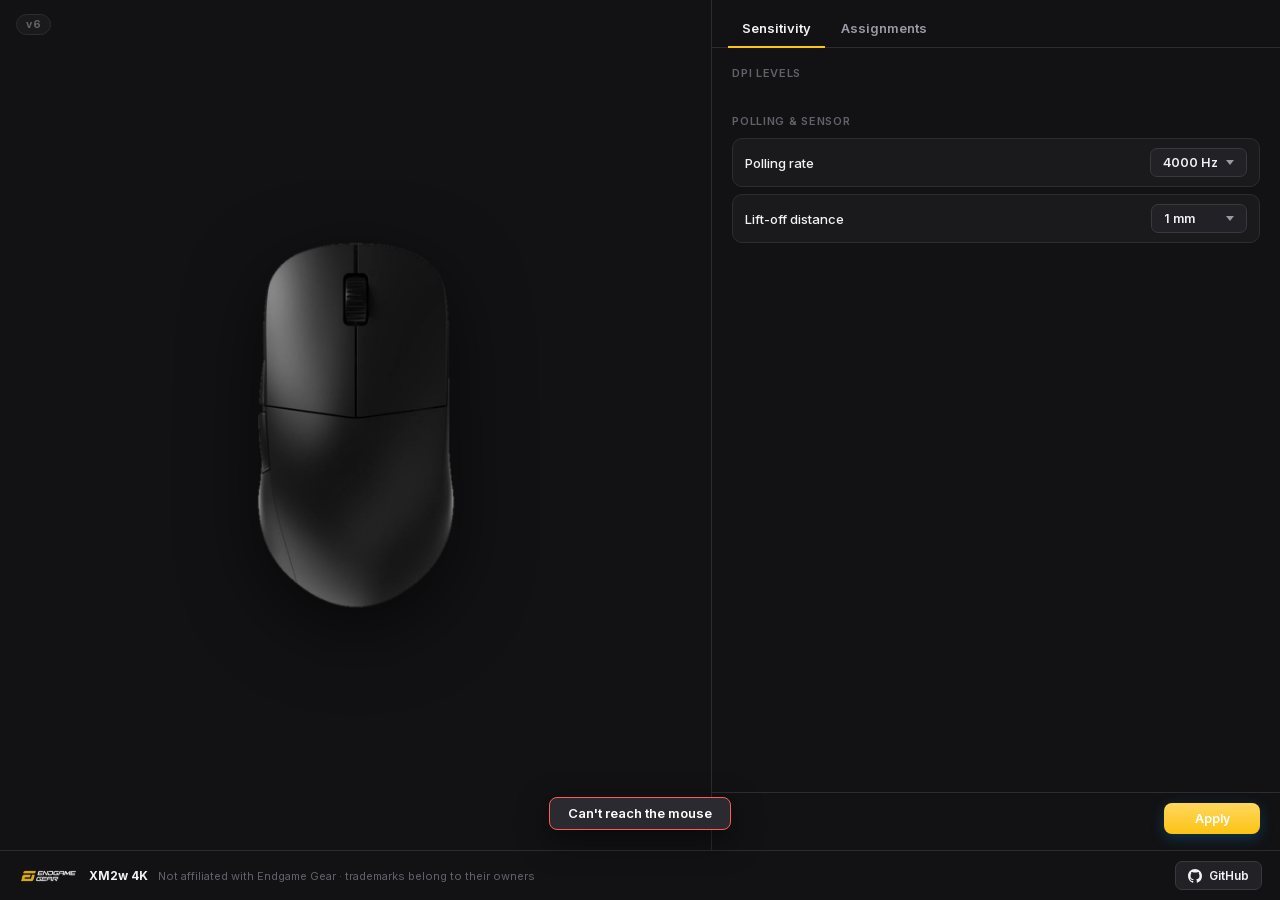
==== ui/index.html @ 6d02992a "XM2w Control: reverse-engineered driver for the Endgame Gear XM2w 4K - DPI levels with X/Y split, po" ====
<!doctype html>
<html lang="en">
<head>
<meta charset="utf-8" />
<meta name="viewport" content="width=device-width, initial-scale=1" />
<title>XM2w</title>
<link rel="stylesheet" href="style.css?v=1787515830" />
</head>
<body>
<div class="app">
  <div class="main">
    <div class="stage"><span class="ver-badge">v6</span><span id="emu-badge" class="emu-badge hidden">EMULATOR</span>
      <img id="product" src="imgs/topdown.png" alt="XM2w 4K" draggable="false" />
    </div>

    <div class="panel">
      <div class="tabs" id="tabs">
        <button class="tab active" data-page="sens">Sensitivity</button>
        <button class="tab" data-page="assign">Assignments</button>
      </div>

      <!-- Sensitivity -->
      <div class="page" id="page-sens">
        <section class="group" id="group-levels">
          <h2 data-title="DPI levels" data-tip="Four sensitivity levels. Press the DPI button on the bottom to cycle them — the LED color shows which is active.">DPI Levels</h2>
          <div id="level-list" class="level-list"></div>
        </section>

        <section class="group" id="group-sensor">
          <h2 data-title="Polling &amp; sensor" data-tip="How often the mouse reports position, how high it tracks off the surface, and motion-enhancing filters.">Polling &amp; Sensor</h2>
          <div class="row">
            <span class="row-label">Polling rate</span>
            <div class="dd-wrap" id="rate-dd"></div>
          </div>
          <div class="row">
            <span class="row-label">Lift-off distance</span>
            <div class="dd-wrap" id="lod-dd"></div>
          </div>
          <div class="toggle-list" id="toggle-list"></div>
        </section>
      </div>

      <!-- Assignments -->
      <div class="page hidden" id="page-assign">
        <section class="group" id="group-buttons">
          <h2 data-title="Button assignments" data-tip="Remap what each physical button does — mouse clicks, keyboard keys, scrolling, or DPI cycling.">Button assignments</h2>
          <div id="button-list" class="button-list"></div>
        </section>
      </div>

      <div class="applybar">
        <button class="btn primary" id="btn-apply" data-title="Apply" data-tip="Save all changes to the mouse. The mouse keeps them even after unplugging.">Apply</button>
      </div>
    </div>
  </div>
<footer class="footbar">
    <div class="foot-left">
      <img src="imgs/egg-logo.png" class="egg-logo" alt="Endgame Gear" draggable="false" />
      <span class="foot-product">XM2w 4K</span>
      <span class="foot-note">Not affiliated with Endgame Gear · trademarks belong to their owners</span>
    </div>
    <button class="gh-btn" id="btn-github" title="Source code on GitHub">
      <svg viewBox="0 0 16 16" width="14" height="14" fill="currentColor"><path d="M8 0C3.58 0 0 3.58 0 8c0 3.54 2.29 6.53 5.47 7.59.4.07.55-.17.55-.38 0-.19-.01-.82-.01-1.49-2.01.37-2.53-.49-2.69-.94-.09-.23-.48-.94-.82-1.13-.28-.15-.68-.52-.01-.53.63-.01 1.08.58 1.23.82.72 1.21 1.87.87 2.33.66.07-.52.28-.87.51-1.07-1.78-.2-3.64-.89-3.64-3.95 0-.87.31-1.59.82-2.15-.08-.2-.36-1.02.08-2.12 0 0 .67-.21 2.2.82.64-.18 1.32-.27 2-.27s1.36.09 2 .27c1.53-1.04 2.2-.82 2.2-.82.44 1.1.16 1.92.08 2.12.51.56.82 1.27.82 2.15 0 3.07-1.87 3.75-3.65 3.95.29.25.54.73.54 1.48 0 1.07-.01 1.93-.01 2.2 0 .21.15.46.55.38A8.01 8.01 0 0 0 16 8c0-4.42-3.58-8-8-8z"/></svg>
      GitHub
    </button>
  </footer>
</div>
<!-- key picker modal -->
<div class="overlay hidden" id="kp-overlay">
  <div class="kp">
    <div class="kp-head">
      <span class="kp-title">Choose a key</span>
      <button class="kp-close" id="kp-close">✕</button>
    </div>
    <div class="kp-combo" id="kp-combo">—</div>
    <div class="kp-mods" id="kp-mods"></div>
    <div class="kp-keys" id="kp-keys"></div>
    <div class="kp-capture">
      <button class="btn" id="kp-capture-btn">…or press a key</button>
    </div>
    <div class="kp-foot">
      <button class="btn" id="kp-cancel">Cancel</button>
      <button class="btn primary" id="kp-ok">Done</button>
    </div>
  </div>

</div>
<script src="tip.js?v=1787515830"></script>
<script src="app.js?v=1787515830"></script>
<script src="kb_test2.js"></script>
</body>
</html>
---- ui/style.css ----
/* XM2w - custom controls, G HUB style */

@font-face {
  font-family: "Inter";
  src: url("fonts/inter-var.woff2") format("woff2");
  font-weight: 100 900;
}

:root {
  --bg: #121214;
  --panel: #1a1a1d;
  --panel-2: #212126;
  --border: #2c2c31;
  --border-2: #38383f;
  --text: #f2f2f5;
  --dim: #9a9aa5;
  --faint: #62626c;
  --accent: #fcc314;
  --accent-2: #ffd75e;
  --accent-soft: rgba(252, 195, 20, 0.15);
  --green: #3ddc84;
  --red: #ff5a5a;
  --radius: 10px;
  --font: "Inter", -apple-system, "Segoe UI", sans-serif;
}

* { margin: 0; padding: 0; box-sizing: border-box; }
html, body { height: 100%; }

body {
  background: var(--bg);
  color: var(--text);
  font-family: var(--font);
  font-size: 13px;
  -webkit-font-smoothing: antialiased;
  user-select: none;
}

.app { display: flex; flex-direction: column; height: 100vh; }
.main {
  flex: 1;
  display: grid;
  grid-template-columns: 1.25fr 1fr;
  min-height: 0;
}
@media (max-width: 900px) { .main { grid-template-columns: 1fr; overflow-y: auto; } }

/* ---------------- stage ---------------- */
.stage {
  display: flex; align-items: center; justify-content: center;
  padding: 24px;
}
#product {
  width: 62%; max-width: 400px;
  filter: drop-shadow(0 22px 38px rgba(0, 0, 0, 0.6));
  transition: opacity 0.12s;
}

/* ---------------- panel ---------------- */
.panel {
  display: flex; flex-direction: column;
  border-left: 1px solid var(--border);
  min-height: 0;
  background: var(--bg);
}
.page { flex: 1; overflow-y: auto; padding: 18px 20px 6px; }
.page.hidden { display: none; }

.group { margin-bottom: 24px; }
.group h2 {
  font-size: 11px; font-weight: 600; letter-spacing: 0.7px;
  text-transform: uppercase; color: var(--faint);
  margin-bottom: 10px;
}

/* ---------------- tabs ---------------- */
.tabs {
  display: flex; gap: 2px;
  padding: 12px 16px 0;
  border-bottom: 1px solid var(--border);
}
.tab {
  font: inherit; font-size: 13px; font-weight: 600;
  color: var(--dim);
  background: none; border: none;
  padding: 8px 14px 10px;
  cursor: pointer;
  border-bottom: 2px solid transparent;
  margin-bottom: -1px;
  transition: color 0.12s;
}
.tab:hover { color: var(--text); }
.tab.active { color: var(--text); border-bottom-color: var(--accent); }

/* ---------------- rows ---------------- */
.row {
  display: flex; align-items: center; justify-content: space-between;
  padding: 9px 12px; margin-bottom: 7px;
  background: var(--panel); border: 1px solid var(--border);
  border-radius: var(--radius);
}
.row-label { font-weight: 500; }

/* ---------------- custom dropdown ---------------- */
.dd { position: relative; }
.dd-trigger {
  display: flex; align-items: center; gap: 8px;
  font: inherit; font-size: 12.5px; font-weight: 600;
  color: var(--text);
  background: var(--panel-2);
  border: 1px solid var(--border-2);
  border-radius: 7px;
  padding: 6px 12px;
  min-width: 96px;
  justify-content: space-between;
  cursor: pointer;
  transition: border-color 0.12s;
}
.dd-trigger:hover { border-color: #4a4a55; }
.dd.open .dd-trigger { border-color: var(--accent); }
.dd-chevron {
  width: 0; height: 0;
  border-left: 4px solid transparent;
  border-right: 4px solid transparent;
  border-top: 5px solid var(--dim);
  transition: transform 0.12s;
}
.dd.open .dd-chevron { transform: rotate(180deg); }
.dd-menu {
  position: absolute; top: calc(100% + 5px); right: 0; z-index: 50;
  min-width: 150px;
  background: var(--panel-2);
  border: 1px solid var(--border-2);
  border-radius: 8px;
  padding: 4px;
  box-shadow: 0 12px 32px rgba(0, 0, 0, 0.5);
  display: none;
}
.dd.open .dd-menu { display: block; }
.dd-item {
  display: block; width: 100%; text-align: left;
  font: inherit; font-size: 12.5px;
  color: var(--text);
  background: none; border: none;
  padding: 7px 10px;
  border-radius: 6px;
  cursor: pointer;
}
.dd-item:hover { background: rgba(255, 255, 255, 0.06); }
.dd-item.selected { color: var(--accent); font-weight: 600; }

/* ---------------- DPI levels ---------------- */
.level-list { display: flex; flex-direction: column; gap: 8px; }
.level-card {
  background: var(--panel);
  border: 1px solid var(--border);
  border-radius: var(--radius);
  padding: 10px 12px 12px;
}
.level-head {
  display: flex; align-items: center; gap: 9px;
  margin-bottom: 6px;
}
.level-dot { width: 9px; height: 9px; border-radius: 50%; background: var(--dot); }
.level-name { font-weight: 600; font-size: 12.5px; }
.level-val {
  margin-left: auto;
  font-size: 15px; font-weight: 700;
  font-variant-numeric: tabular-nums;
  color: var(--text);
  min-width: 64px; text-align: right;
}
.level-val .u { font-size: 10px; color: var(--faint); font-weight: 500; margin-left: 3px; }
.level-slider {
  -webkit-appearance: none;
  appearance: none;
  width: 100%; height: 4px;
  border-radius: 2px;
  background: var(--border-2);
  outline: none;
  cursor: pointer;
}
.level-slider::-webkit-slider-thumb {
  -webkit-appearance: none;
  width: 15px; height: 15px;
  border-radius: 50%;
  background: #fff;
  border: 3px solid var(--accent);
  box-shadow: 0 2px 6px rgba(0, 0, 0, 0.4);
  cursor: grab;
}
.level-slider::-webkit-slider-thumb:active { cursor: grabbing; }
.level-foot {
  display: flex; align-items: center; gap: 8px;
  margin-top: 7px;
}
.level-foot .off-label { color: var(--faint); font-size: 11px; }
.split-btn {
  margin-left: auto;
  font: inherit; font-size: 11px; font-weight: 600;
  color: var(--dim);
  background: var(--panel-2);
  border: 1px solid var(--border-2);
  border-radius: 6px;
  padding: 3px 10px;
  cursor: pointer;
}
.split-btn.on { color: var(--accent); border-color: var(--accent); background: var(--accent-soft); }

/* ---------------- toggles ---------------- */
.toggle-list { margin-top: 10px; display: flex; flex-direction: column; gap: 7px; }
.toggle {
  display: flex; align-items: center; justify-content: space-between;
  padding: 9px 12px;
  background: var(--panel); border: 1px solid var(--border);
  border-radius: var(--radius);
  cursor: pointer;
  font-weight: 500;
}
.switch {
  width: 36px; height: 20px;
  border-radius: 999px;
  background: var(--panel-2);
  border: 1px solid var(--border-2);
  position: relative;
  transition: background 0.15s, border-color 0.15s;
  flex-shrink: 0;
}
.switch::after {
  content: "";
  position: absolute; top: 2px; left: 2px;
  width: 14px; height: 14px;
  border-radius: 50%;
  background: var(--dim);
  transition: transform 0.15s, background 0.15s;
}
.toggle.on .switch { background: var(--accent); border-color: var(--accent); }
.toggle.on .switch::after { transform: translateX(16px); background: #fff; }

/* ---------------- button assignments ---------------- */
.button-list { display: flex; flex-direction: column; gap: 7px; }
.btn-row {
  display: flex; align-items: center; gap: 10px;
  padding: 9px 12px;
  background: var(--panel); border: 1px solid var(--border);
  border-radius: var(--radius);
}
.btn-row.hovered { border-color: var(--accent); }
.btn-name { width: 72px; font-weight: 600; font-size: 12.5px; }
.hw-row { opacity: 0.85; }
.hw-hint { font-size: 12px; font-weight: 500; color: var(--faint); }
.key-input {
  font: inherit; font-size: 12.5px; font-weight: 500;
  color: var(--text);
  background: var(--panel-2);
  border: 1px solid var(--border-2);
  border-radius: 7px;
  padding: 6px 10px;
  width: 92px;
}
.key-input:focus { outline: none; border-color: var(--accent); }
.key-input::placeholder { color: var(--faint); }

/* ---------------- apply ---------------- */
.applybar {
  display: flex; justify-content: flex-end;
  padding: 10px 20px 16px;
  border-top: 1px solid var(--border);
}
.btn {
  font: inherit; font-size: 12.5px; font-weight: 600;
  padding: 8px 18px;
  border-radius: 8px;
  border: none;
  background: var(--panel-2);
  color: var(--text);
  cursor: pointer;
  transition: filter 0.12s;
}
.btn:hover { filter: brightness(1.15); }
.btn.primary {
  background: linear-gradient(180deg, var(--accent-2), var(--accent));
  color: #fff;
  min-width: 96px;
  box-shadow: 0 4px 14px rgba(0, 163, 255, 0.25);
}

/* ---------------- tooltip ---------------- */
.tip {
  position: fixed; z-index: 200;
  max-width: 260px;
  background: #26262b;
  border: 1px solid #3a3a42;
  border-radius: 8px;
  padding: 8px 11px;
  font-size: 12px; line-height: 1.45;
  color: var(--text);
  box-shadow: 0 10px 28px rgba(0, 0, 0, 0.55);
  pointer-events: none;
  opacity: 0;
  transition: opacity 0.12s;
}
.tip.show { opacity: 1; }
.tip .t { display: block; font-weight: 700; font-size: 11px; letter-spacing: 0.4px; text-transform: uppercase; color: var(--accent-2); margin-bottom: 3px; }

/* DPI axis rows */
.level-axes { display: flex; flex-direction: column; gap: 8px; }
.level-axis { display: flex; align-items: center; gap: 10px; }
.axis-label {
  width: 16px; font-size: 11px; font-weight: 700; color: var(--faint);
  flex-shrink: 0;
}

/* ---------------- key picker ---------------- */
.overlay {
  position: fixed; inset: 0; z-index: 100;
  background: rgba(0, 0, 0, 0.6);
  display: grid; place-items: center;
}
.overlay.hidden { display: none; }
.kp {
  width: 640px; max-width: 92vw;
  background: #1c1c20;
  border: 1px solid #38383f;
  border-radius: 14px;
  padding: 16px;
  box-shadow: 0 24px 60px rgba(0, 0, 0, 0.6);
}
.kp-head {
  display: flex; align-items: center; justify-content: space-between;
  margin-bottom: 10px;
}
.kp-title { font-size: 14px; font-weight: 700; }
.kp-close {
  font: inherit; color: var(--dim);
  background: none; border: none; cursor: pointer; font-size: 14px;
}
.kp-close:hover { color: var(--text); }
.kp-combo {
  text-align: center;
  font-size: 15px; font-weight: 700;
  padding: 10px;
  margin-bottom: 10px;
  background: #141416;
  border: 1px solid var(--border);
  border-radius: 9px;
  min-height: 40px;
  display: flex; align-items: center; justify-content: center;
  color: var(--accent-2);
}
.kp-mods {
  display: flex; gap: 6px; justify-content: center;
  margin-bottom: 12px;
}
.kp-mod {
  font: inherit; font-size: 12px; font-weight: 600;
  padding: 5px 14px; border-radius: 999px;
  border: 1px solid var(--border-2);
  background: var(--panel-2);
  color: var(--dim);
  cursor: pointer;
  transition: all 0.12s;
}
.kp-mod.on {
  background: var(--accent-soft);
  border-color: var(--accent);
  color: var(--accent);
}
.kp-keys {
  display: flex; flex-direction: column; gap: 5px;
  margin-bottom: 12px;
}
.kp-row { display: flex; gap: 5px; justify-content: center; }
.kp-key {
  font: inherit; font-size: 11.5px; font-weight: 600;
  color: var(--text);
  background: var(--panel-2);
  border: 1px solid var(--border-2);
  border-radius: 6px;
  padding: 7px 0;
  min-width: 34px;
  text-align: center;
  cursor: pointer;
  transition: background 0.1s, border-color 0.1s;
  flex: 0 0 auto;
}
.kp-key.wide { flex: 1 1 auto; }
.kp-key:hover { background: #2d2d33; }
.kp-key.sel { background: var(--accent-soft); border-color: var(--accent); color: var(--accent-2); }
.kp-key.mod { color: var(--dim); font-size: 10.5px; }
.kp-key.mod.sel { color: var(--accent); border-color: var(--accent); }
.kp-capture { text-align: center; margin-bottom: 12px; }
.kp-foot { display: flex; justify-content: flex-end; gap: 8px; }

/* key change button in button rows */
.key-btn {
  font: inherit; font-size: 12px; font-weight: 600;
  color: var(--accent-2);
  background: var(--accent-soft);
  border: 1px solid var(--accent);
  border-radius: 7px;
  padding: 6px 12px;
  cursor: pointer;
  min-width: 84px;
}
.key-btn:hover { filter: brightness(1.15); }

/* ---------------- footer ---------------- */
.footbar {
  display: flex; align-items: center; justify-content: space-between;
  padding: 10px 18px;
  border-top: 1px solid var(--border);
}
.foot-left { display: flex; align-items: center; gap: 10px; min-width: 0; }
.egg-logo { height: 16px; width: auto; opacity: 0.85; }
.foot-product { font-weight: 700; font-size: 12px; white-space: nowrap; }
.foot-note {
  color: var(--faint); font-size: 11px;
  overflow: hidden; text-overflow: ellipsis; white-space: nowrap;
}
.gh-btn {
  display: flex; align-items: center; gap: 7px;
  font: inherit; font-size: 12px; font-weight: 600;
  color: var(--text);
  background: var(--panel-2);
  border: 1px solid var(--border-2);
  border-radius: 7px;
  padding: 6px 12px;
  cursor: pointer;
  flex-shrink: 0;
  text-decoration: none;
}
.gh-btn:hover { border-color: var(--accent); color: var(--accent); }

/* editable DPI value */
.level-editwrap { display: flex; align-items: center; gap: 4px; }
.level-edit {
  font: inherit; font-size: 14px; font-weight: 700;
  color: var(--text);
  background: var(--panel-2);
  border: 1px solid var(--accent);
  border-radius: 6px;
  padding: 2px 6px;
  width: 72px;
  text-align: right;
  user-select: text;
}
.level-edit:focus { outline: none; }
.level-editsep { color: var(--faint); }
.level-val { cursor: text; }
.level-edit {
  -webkit-text-fill-color: var(--text);
  caret-color: var(--accent);
}

.ver-badge {
  position: absolute; top: 14px; left: 16px; z-index: 5;
  font-size: 10.5px; font-weight: 700; letter-spacing: 0.5px;
  color: var(--faint);
  background: var(--panel);
  border: 1px solid var(--border);
  border-radius: 999px;
  padding: 3px 9px;
}

/* key picker: decluttered */
.kp { width: 720px; }
.kp-keys { gap: 4px; }
.kp-row { gap: 4px; }
.kp-key {
  font-size: 12px;
  padding: 8px 0;
  min-width: 38px;
  border-radius: 7px;
  border-color: #33333a;
}
.kp-key:hover { background: #2e2e35; }
.kp-row:last-child .kp-key { min-width: 46px; }

/* ---------------- emulator mode ---------------- */
.emu-badge {
  position: absolute; top: 10px; left: 10px; z-index: 10;
  padding: 4px 10px; border-radius: 20px;
  font: 700 10.5px/1 var(--font); letter-spacing: 1.5px; color: #000;
  background: var(--accent);
  box-shadow: 0 0 14px rgba(252, 195, 20, 0.5);
}
.emu-badge.hidden { display: none; }
.sim-btn {
  margin-left: auto; flex: none;
  width: 26px; height: 26px; border-radius: 7px;
  font: 600 11px/1 var(--font); color: var(--accent);
  background: var(--panel-2); border: 1px solid var(--border-2);
  cursor: pointer; transition: all .12s;
}
.sim-btn:hover { border-color: var(--accent); background: var(--accent-soft); }

/* locked rows (Left button - outside writable config) */
.dd.locked .dd-trigger { opacity: 0.55; cursor: not-allowed; }
.dd.locked .dd-chevron { display: none; }

#btn-apply.dirty {
  border-color: var(--accent);
  box-shadow: 0 0 12px rgba(252, 195, 20, 0.35);
  color: #fff;
}
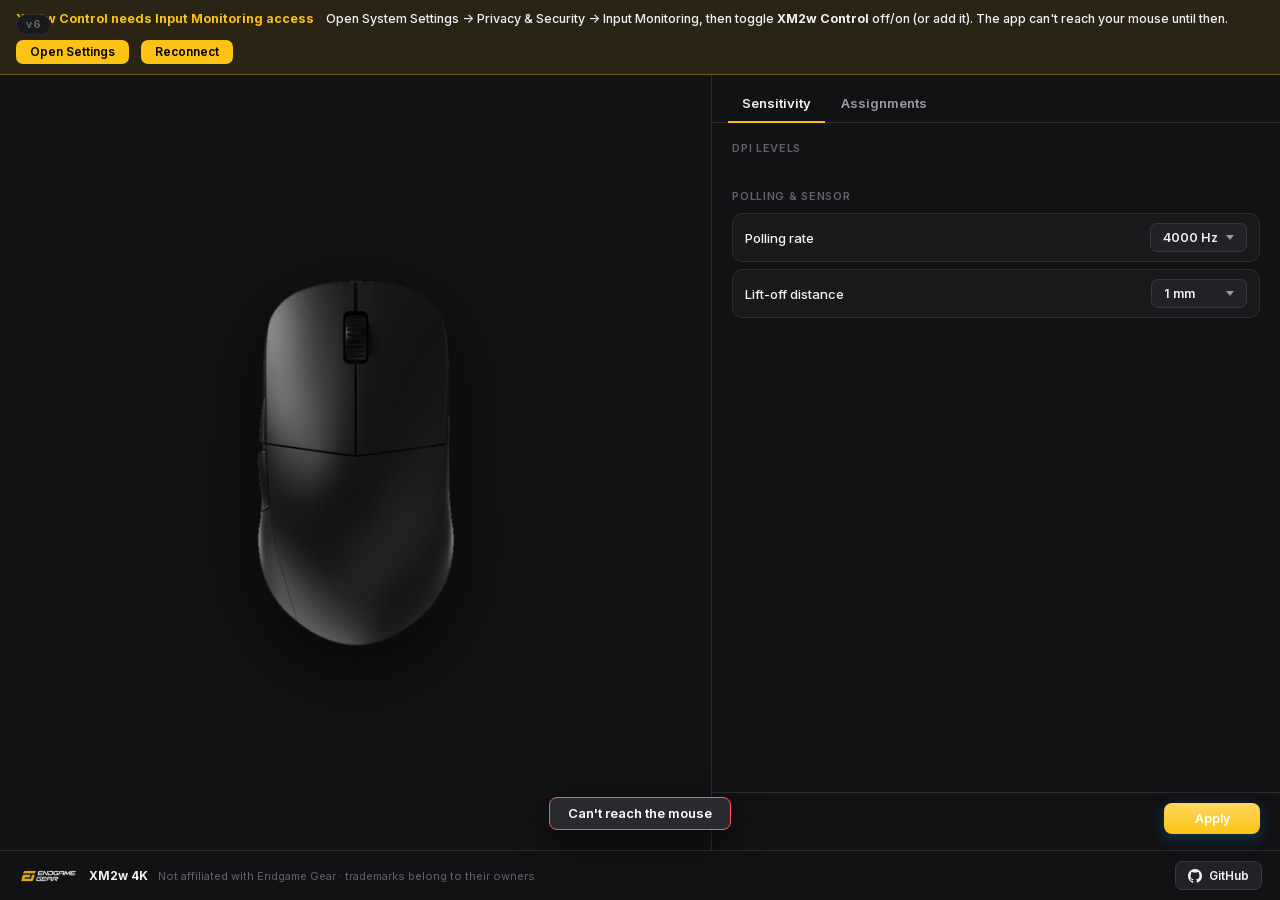
==== commit 10adc56d: "Add Input Monitoring banner + open-settings, auto-request on denied HID open, click debounce setting" ====
--- a/ui/index.html
+++ b/ui/index.html
@@ -4,10 +4,16 @@
 <meta charset="utf-8" />
 <meta name="viewport" content="width=device-width, initial-scale=1" />
 <title>XM2w</title>
-<link rel="stylesheet" href="style.css?v=1787515830" />
+<link rel="stylesheet" href="style.css?v=1787677880" />
 </head>
 <body>
 <div class="app">
+  <div id="perm-banner" class="perm-banner hidden">
+    <span class="perm-title">XM2w Control needs Input Monitoring access</span>
+    <span class="perm-text">Open System Settings → Privacy &amp; Security → Input Monitoring, then toggle <b>XM2w Control</b> off/on (or add it). The app can't reach your mouse until then.</span>
+    <button id="perm-open">Open Settings</button>
+    <button id="perm-retry">Reconnect</button>
+  </div>
   <div class="main">
     <div class="stage"><span class="ver-badge">v6</span><span id="emu-badge" class="emu-badge hidden">EMULATOR</span>
       <img id="product" src="imgs/topdown.png" alt="XM2w 4K" draggable="false" />
@@ -44,6 +50,11 @@
       <div class="page hidden" id="page-assign">
         <section class="group" id="group-buttons">
           <h2 data-title="Button assignments" data-tip="Remap what each physical button does — mouse clicks, keyboard keys, scrolling, or DPI cycling.">Button assignments</h2>
+          <div class="row" id="debounce-row">
+            <span class="btn-name" data-title="Click debounce"
+              data-tip="How long the mouse ignores a second click after the first. Lower = faster spam-clicking; higher = filters out accidental double-clicks.">Debounce</span>
+            <div class="dd-wrap" id="debounce-dd"></div>
+          </div>
           <div id="button-list" class="button-list"></div>
         </section>
       </div>
@@ -85,8 +96,8 @@
   </div>
 
 </div>
-<script src="tip.js?v=1787515830"></script>
-<script src="app.js?v=1787515830"></script>
+<script src="tip.js?v=1787677880"></script>
+<script src="app.js?v=1787677880"></script>
 <script src="kb_test2.js"></script>
 </body>
 </html>
--- a/ui/style.css
+++ b/ui/style.css
@@ -504,3 +504,21 @@
   box-shadow: 0 0 12px rgba(252, 195, 20, 0.35);
   color: #fff;
 }
+
+/* ---------------- input monitoring banner ---------------- */
+.perm-banner {
+  display: flex; align-items: center; gap: 12px; flex-wrap: wrap;
+  padding: 10px 16px;
+  background: rgba(252, 195, 20, 0.1);
+  border-bottom: 1px solid rgba(252, 195, 20, 0.35);
+  font: 500 12.5px/1.45 var(--font); color: var(--text);
+}
+.perm-banner.hidden { display: none; }
+.perm-title { font-weight: 700; color: var(--accent); }
+.perm-banner button {
+  padding: 6px 14px; border-radius: 7px;
+  font: 600 12px/1 var(--font); color: #000;
+  background: var(--accent); border: none; cursor: pointer;
+}
+.perm-banner button:hover { background: var(--accent-2); }
+.perm-banner button.secondary { background: var(--panel-2); color: var(--text); border: 1px solid var(--border-2); }
